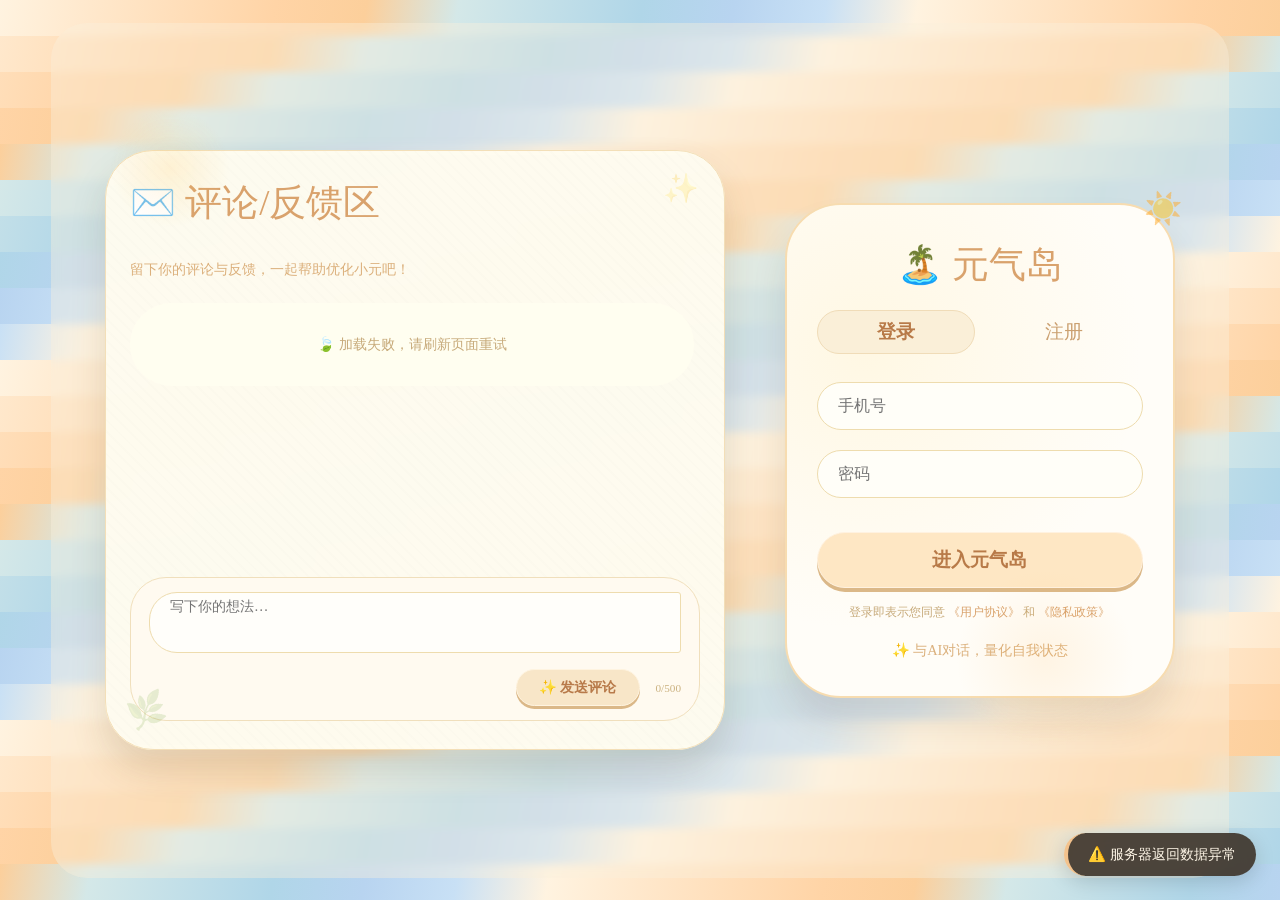
==== HTML/Index/index.html @ 64d7a7f6 "4.27-Vitalis初始项目备份" ====
<!-- HTML\Index\index.html -->
<!DOCTYPE html>
<html lang="en">
<head>
  <meta charset="UTF-8">
  <meta name="viewport" content="width=device-width, initial-scale=1.0">
  <meta name="description" content="元气岛 Vitalis —— 一款温暖的AI陪伴式状态管理工具。通过与共情AI对话，量化你的身心、情绪、关系等五维活力状态，让自我成长有迹可循。">
  <meta name="keywords" content="AI陪伴,状态管理,情绪追踪,自我量化,心理健康,元气岛,Vitalis,共情AI,成长日记">
  <title>元气岛 · Vitalis</title>
  <link rel="shortcut icon" href="/HTML/favicon_webtest.ico" type="image/x-icon">
  <link rel="stylesheet" href="/HTML/base.css">
  <link rel="stylesheet" href="/HTML/Index/index.css">
</head>
<body>
  <!-- 背景条纹（25个.bg）-->
  <div class="bg"></div><div class="bg"></div><div class="bg"></div><div class="bg"></div><div class="bg"></div>
  <div class="bg"></div><div class="bg"></div><div class="bg"></div><div class="bg"></div><div class="bg"></div>
  <div class="bg"></div><div class="bg"></div><div class="bg"></div><div class="bg"></div><div class="bg"></div>
  <div class="bg"></div><div class="bg"></div><div class="bg"></div><div class="bg"></div><div class="bg"></div>
  <div class="bg"></div><div class="bg"></div><div class="bg"></div><div class="bg"></div><div class="bg"></div>

  <!-- 悬浮提示容器 -->
  <div id="toastContainer" class="toast-container"></div>

  <div class="auth-overlay">
    <!-- 评论卡片 -->
    <div class="comment">
      <h2>✉️ 评论/反馈区</h2>
      <div class="note">留下你的评论与反馈，一起帮助优化小元吧！</div>
      <div class="comment-list-wrapper" id="commentListWrapper">
        <div class="comment-list" id="commentList"></div>
        <div class="comment-loading" id="commentLoading" style="display: none;">⏳ 加载中...</div>
        <div class="comment-nomore" id="commentNoMore" style="display: none;">✨ 已经到底啦 ✨</div>
      </div>
      <div class="comment-submit">
        <textarea id="commentContent" placeholder="写下你的想法…" rows="3" maxlength="500"></textarea>
        <div class="submit-actions">
          <button id="submitCommentBtn" class="submit-btn">✨ 发送评论</button>
          <span class="char-counter"><span id="charCount">0</span>/500</span>
        </div>
      </div>
    </div>

    <!-- 登录/注册卡片 -->
    <div class="auth-card">
      <h2>🏝️ 元气岛</h2>
      <div class="auth-tab">
        <button id="loginTab" class="active">登录</button>
        <button id="registerTab">注册</button>
      </div>
      <!-- 登录表单 -->
      <div id="loginForm">
        <input type="text" id="loginPhone" class="auth-input" placeholder="手机号">
        <input type="password" id="loginPassword" class="auth-input" placeholder="密码">
        <button class="auth-btn" id="loginBtn">进入元气岛</button>
        <p class="agree-terms">
          登录即表示您同意
          <a href="/HTML/user_agreement.html" target="_blank" class="terms-link">《用户协议》</a>
          和
          <a href="/HTML/privacy_policy.html" target="_blank" class="terms-link">《隐私政策》</a>
        </p>
      </div>
      <!-- 注册表单 -->
      <div id="registerForm" style="display:none;">
        <input type="text" id="registerPhone" class="auth-input" placeholder="手机号">
        <input type="password" id="registerPassword" class="auth-input" placeholder="密码">
        <input type="password" id="registerConfirmPassword" class="auth-input" placeholder="确认密码">
        <input type="text" id="registerInviteCode" class="auth-input" placeholder="邀请码">
        <button class="auth-btn" id="registerBtn">注册并进入元气岛</button>
        <p class="agree-terms">
          注册即表示您同意
          <a href="/HTML/user_agreement.html" target="_blank" class="terms-link">《用户协议》</a>
          和
          <a href="/HTML/privacy_policy.html" target="_blank" class="terms-link">《隐私政策》</a>
        </p>
      </div>
      <p class="auth-note">✨ 与AI对话，量化自我状态</p>
    </div>
  </div>
  <!-- 二级密码验证弹窗 -->
  <div id="secondFactorModal" class="modal-overlay" style="display: none;">
    <div class="modal-card second-factor-card">
      <h3>🔐 管理员二次验证</h3>
      <p class="modal-desc">请输入二级密码（30秒内有效）</p>
      <input type="password" id="secondPasswordInput" class="modal-input" placeholder="二级密码" autocomplete="off">
      <div class="modal-actions">
        <button id="secondFactorCancelBtn" class="modal-btn cancel-btn">取消</button>
        <button id="secondFactorSubmitBtn" class="modal-btn confirm-btn">验证</button>
      </div>
    </div>
  </div>

  <script src="/HTML/http.js"></script>
  <script src="/HTML/utils.js"></script>
  <script src="/HTML/Index/index.js"></script>
</body>
</html>
---- HTML/base.css ----
/* HTML\base.css */
/* 清除默认样式 */
* {
    margin: 0;
    padding: 0;
    box-sizing: border-box;
}

li {
    list-style: none;
}

body {
    font: 14px/1.5;
    color: #333;
    background-color: #f3f5f7;
}

a {
    color: #333;
    text-decoration: none;
}
---- HTML/Index/index.css ----
/* HTML\Index\index.css */
/* ============================================================
   1. 基础背景（固定条纹背景，由 25 个 .bg 元素构成）
   ============================================================ */
.bg {
  position: fixed;        /* 固定定位，相对于视口，不随滚动移动 */
  height: 30.75px;        /* 每个背景条的高度，精确匹配条纹间距 */
  width: 100%;            /* 宽度占满整个视口 */
  left: 0;                /* 紧贴左边缘 */
  z-index: -1;            /* 置于所有正常内容的下方 */
}

/* ============================================================
   2. 悬浮提示卡片（右下角 Toast 通知）
   ============================================================ */
.toast-container {
  position: fixed;        /* 相对于视口固定定位 */
  bottom: 24px;           /* 距离视口底部 24px */
  right: 24px;            /* 距离视口右侧 24px */
  z-index: 30000;         /* 很高的层级，确保位于最上层 */
  display: flex;          /* 使用 flex 布局排列多个 toast */
  flex-direction: column; /* 垂直方向排列 */
  gap: 12px;              /* 每个 toast 之间的间距 */
  pointer-events: none;   /* 让容器本身不捕获鼠标事件，但子元素可覆盖 */
}

.toast-card {
  background: rgba(60, 50, 40, 0.9); /* 深色半透明背景（米灰） */
  backdrop-filter: blur(8px);        /* 背景模糊 8px，增强毛玻璃效果 */
  color: #fff7e8;                    /* 文字为暖白色 */
  padding: 12px 20px;                /* 内边距：上下 12px，左右 20px */
  border-radius: 60px;               /* 大圆角，胶囊形状 */
  font-size: 0.9rem;                 /* 字体相对较小 */
  font-weight: 500;                  /* 中等字重 */
  box-shadow: 0 5px 20px rgba(0, 0, 0, 0.15); /* 柔和阴影，增加立体感 */
  border-left: 4px solid #f3c28c;    /* 左侧彩色强调条，暖橙色 */
  max-width: 280px;                  /* 最大宽度限制，避免过长 */
  word-break: break-word;            /* 长单词或URL自动换行 */
  pointer-events: auto;              /* 允许该卡片响应鼠标事件（如点击关闭） */
  animation: toastFadeIn 0.3s ease forwards; /* 入场动画：淡入+右移，结束后保持最终状态 */
}

@keyframes toastFadeIn {
  from {
    opacity: 0;                      /* 起始透明 */
    transform: translateX(30px);     /* 起始位置偏右 30px */
  }
  to {
    opacity: 1;                      /* 结束完全不透明 */
    transform: translateX(0);        /* 回到原位 */
  }
}

.toast-card.fade-out {
  animation: toastFadeOut 0.3s ease forwards; /* 出场动画：淡出+右移 */
}

@keyframes toastFadeOut {
  from {
    opacity: 1;                      /* 起始完全不透明 */
    transform: translateX(0);        /* 起始位置正常 */
  }
  to {
    opacity: 0;                      /* 结束透明 */
    transform: translateX(30px);     /* 结束位置偏右 30px */
  }
}

/* ============================================================
   3. 装饰元素：全局光点漂浮（暖色调）
   ============================================================ */
.auth-overlay::before {
  content: '';                       /* 必须声明，否则伪元素不显示 */
  position: absolute;                /* 绝对定位，相对于 .auth-overlay */
  top: 10%;                          /* 距离顶部 10% 处 */
  left: 5%;                          /* 距离左侧 5% 处 */
  width: 120px;                      /* 圆形光斑宽度 */
  height: 120px;                     /* 圆形光斑高度 */
  background: radial-gradient(circle, rgba(255,200,100,0.2) 0%, transparent 70%); /* 径向渐变，中心暖黄半透明，边缘透明 */
  border-radius: 50%;                /* 圆形 */
  pointer-events: none;              /* 不干扰点击 */
  z-index: 1;                        /* 位于背景之上，内容之下 */
}

.auth-overlay::after {
  content: '';                       /* 必须声明 */
  position: absolute;                /* 绝对定位 */
  bottom: 15%;                       /* 距离底部 15% 处 */
  right: 8%;                         /* 距离右侧 8% 处 */
  width: 180px;                      /* 光斑宽度较大 */
  height: 180px;                     /* 光斑高度较大 */
  background: radial-gradient(circle, rgba(255,180,80,0.12) 0%, transparent 70%); /* 更淡的暖色径向渐变 */
  border-radius: 50%;                /* 圆形 */
  pointer-events: none;              /* 不干扰点击 */
  z-index: 1;                        /* 层级同上 */
}

/* ============================================================
   4. 评论卡片（大而柔，暖白色调）
   ============================================================ */
.comment {
  background: rgba(255, 252, 240, 0.96); /* 暖白半透明背景，轻微透出底部条纹 */
  backdrop-filter: blur(2px);            /* 极轻微背景模糊，增强柔和感 */
  width: 620px;                          /* 固定宽度，适合桌面阅读 */
  height: 600px;                         /* 固定高度，容纳滚动区域 */
  max-width: 90%;                        /* 移动端限制最大宽度为视口 90% */
  padding: 28px 24px;                    /* 内边距：上下 28px，左右 24px */
  border-radius: 48px;                   /* 大圆角，现代卡片风格 */
  box-shadow: 0 20px 35px rgba(80, 60, 30, 0.15); /* 深褐色阴影，温暖厚重 */
  border: 1px solid #f3dfb8;             /* 浅米色边框 */
  display: flex;                         /* flex 布局便于内部内容排列 */
  flex-direction: column;                /* 垂直方向排列标题、列表、提交区 */
  transition: all 0.2s ease;             /* 所有属性变化时平滑过渡 */
  position: relative;                    /* 为内部绝对定位的伪元素提供参考 */
  background-image: repeating-linear-gradient(45deg, rgba(0,0,0,0.008) 0px, rgba(0,0,0,0.008) 2px, transparent 2px, transparent 8px); /* 极浅斜向网格纹理，增加质感 */
}

.comment::before {
  content: '🌿';                         /* 装饰图标：绿叶 */
  position: absolute;                    /* 绝对定位相对于 .comment */
  bottom: 20px;                          /* 距离底部 20px */
  left: 20px;                            /* 距离左侧 20px */
  font-size: 2rem;                       /* 图标大小 */
  opacity: 0.15;                         /* 极淡，不干扰文字阅读 */
  pointer-events: none;                  /* 不捕获鼠标事件 */
  transform: rotate(-15deg);             /* 轻微旋转，更自然 */
}

.comment::after {
  content: '✨';                         /* 装饰图标：闪光 */
  position: absolute;                    /* 绝对定位 */
  top: 20px;                             /* 距离顶部 20px */
  right: 25px;                           /* 距离右侧 25px */
  font-size: 1.8rem;                     /* 图标大小略小 */
  opacity: 0.2;                          /* 半透明 */
  pointer-events: none;                  /* 不干扰点击 */
}

.comment h2 {
  font-size: 1.9rem;                     /* 标题字号较大，醒目 */
  margin-bottom: 8px;                    /* 下方间距 8px */
  color: #c9905c;                        /* 暖橙色，与卡片主题一致 */
  font-weight: 550;                      /* 半粗体 */
}

.comment .note {
  margin-top: 0;                         /* 取消默认上边距 */
  margin-bottom: 16px;                   /* 下边距 16px，与后续元素分隔 */
  font-size: 0.9rem;                     /* 较小字号，说明性文字 */
  color: #dbb07c;                        /* 浅橙色 */
}

.comment-list-wrapper {
  flex: 1;                               /* 占据剩余所有可用空间，撑开高度 */
  overflow-y: auto;                      /* 内容过多时垂直滚动 */
  margin: 8px 0 12px;                    /* 上 8px，左右 0，下 12px 外边距 */
  padding-right: 6px;                    /* 右侧内边距，为滚动条留出空间 */
  scroll-behavior: smooth;               /* 滚动行为平滑（支持现代浏览器） */
}

.comment-list-wrapper::-webkit-scrollbar {
  width: 5px;                            /* 滚动条宽度（WebKit内核） */
}
.comment-list-wrapper::-webkit-scrollbar-track {
  background: #f5ecd8;                   /* 滚动条轨道背景色 */
  border-radius: 10px;                   /* 轨道圆角 */
}
.comment-list-wrapper::-webkit-scrollbar-thumb {
  background: #ddc8a4;                   /* 滚动条滑块颜色 */
  border-radius: 10px;                   /* 滑块圆角 */
}

.comment-list {
  display: flex;                         /* flex 布局排列评论项 */
  flex-direction: column;                /* 垂直方向排列 */
  gap: 18px;                             /* 评论项之间的间距 */
}

.comment-item {
  background: rgba(255, 253, 245, 0.95); /* 近乎白色的半透明背景 */
  border-radius: 32px;                   /* 大圆角，柔和 */
  padding: 14px 18px;                    /* 内边距：上下 14px，左右 18px */
  border: 1px solid #f2e2c0;             /* 浅米色边框 */
  text-indent: 1em;                      /* 首行缩进 1 个字符宽度，突出段落感 */
  box-shadow: 0 4px 10px rgba(0, 0, 0, 0.03); /* 极浅阴影，增加层次 */
  transition: 0.2s;                      /* 过渡效果（hover 时平滑） */
}

.comment-item:hover {
  background: #fffff5;                   /* hover 时变为纯亮白 */
  border-color: #ecd6aa;                 /* 边框颜色加深为浅黄褐色 */
}

.comment-content {
  font-size: 1rem;                       /* 正文标准字号 */
  line-height: 1.45;                     /* 行高适中，便于阅读 */
  color: #7a5a3a;                        /* 深米色文字，温暖不刺眼 */
  word-break: break-word;                /* 长单词换行 */
  margin-bottom: 10px;                   /* 下边距与元信息分隔 */
  white-space: pre-wrap;                /* 保留换行和空格，自动换行 */
}

.comment-meta {
  display: flex;                         /* flex 布局 */
  justify-content: flex-end;             /* 内容右对齐 */
  font-size: 0.7rem;                     /* 很小的字号，表示次要信息 */
  color: #c7ae84;                        /* 浅褐色 */
  border-top: 1px dashed #f0e0c0;        /* 上边框虚线，视觉分隔 */
  padding-top: 8px;                      /* 上内边距，与内容拉开距离 */
  gap: 12px;                             /* 子元素（如时间、操作）间距 */
}

.comment-time {
  letter-spacing: 0.3px;                 /* 微小字间距，提升可读性 */
}

/* 管理员回复区域 */
.admin-reply-section {
    margin-top: 10px;
    padding: 10px 12px;
    background: rgba(255, 248, 235, 0.85);  /* 暖米白背景 */
    border-radius: 18px;
    border-left: 3px solid #d9a26c;        /* 暖橙色强调条，和标题、链接同色系 */
}
.admin-reply-label {
    font-size: 0.8rem;
    color: #b87a48;                         /* 深暖橙文字，和按钮主色一致 */
    margin-bottom: 4px;
    font-weight: 500;
}
.admin-reply-content {
    font-size: 0.9rem;
    color: #5e4a32;                         /* 保持深米色文字，柔和可读 */
    text-indent: 1em;
    word-break: break-word;
}

/* 评论已回复标识 */
.comment-replied {
    text-align: right;
    font-size: 0.75rem;
    color: #7a9e5a;
    margin-top: 6px;
    display: flex;
    align-items: center;
    justify-content: flex-end;
    gap: 4px;
    padding-right: 4px;
}

.comment-loading,
.comment-nomore {
  text-align: center;                    /* 文字居中 */
  font-size: 0.75rem;                    /* 小字号 */
  color: #cbb280;                        /* 浅棕色 */
  padding: 12px 0 8px;                   /* 上下内边距，左右为 0 */
}

.comment-submit {
  margin-top: 8px;                       /* 与上方评论列表间距 8px */
  background: #fffaf0;                   /* 极浅米白背景 */
  border-radius: 36px;                   /* 大圆角，圆润 */
  padding: 14px 18px;                    /* 内边距 */
  border: 1px solid #f0dfbc;             /* 浅色边框 */
}

.comment-submit textarea {
  width: 100%;                           /* 宽度填满父容器 */
  border: 1px solid #eedcae;             /* 边框颜色匹配主题 */
  border-radius: 28px 3px 3px 28px;            /* 圆角较大，柔和 */
  padding: 4px 4px 4px 20px;                    /* 内边距，便于输入 */
  font-family: inherit;                  /* 继承父级字体 */
  font-size: 0.9rem;                     /* 较小字号，与界面协调 */
  background: #fffefa;                   /* 接近白色背景 */
  outline: none;                         /* 移除默认聚焦轮廓 */
  transition: 0.2s;                      /* 过渡效果 */
  resize: none;                          /* 禁止用户调整大小，保持布局稳定 */
  overflow-y: auto;                      /* 确保 textarea 内容超出时出现滚动条 */
}

.comment-submit textarea:focus {
  border-color: #e0c48a;                 /* 聚焦时边框变为深金色 */
  box-shadow: 0 0 30px 4px #eedcae40 inset,
              0 0 0 3px #fdf3e0;         /* 外发光，暖色柔和 */
}

/* 为评论区输入框定制滚动条（与评论列表统一） */
.comment-submit textarea::-webkit-scrollbar {
  width: 5px;
}

.comment-submit textarea::-webkit-scrollbar-track {
  background: #f5ecd8;
  border-radius: 10px;
}

.comment-submit textarea::-webkit-scrollbar-thumb {
  background: #ddc8a4;
  border-radius: 10px;
}

.submit-actions {
  display: flex;                         /* flex 布局 */
  justify-content: flex-end;             /* 内容右对齐 */
  align-items: center;                   /* 垂直居中 */
  gap: 16px;                             /* 按钮与字数统计间距 */
  margin-top: 12px;                      /* 与文本框上间距 */
}

.submit-btn {
  background: #f8e6c8;                   /* 浅米色背景 */
  border: none;                          /* 无边框 */
  border-radius: 60px;                   /* 胶囊形状 */
  padding: 8px 22px;                     /* 内边距左右较大，上下较小 */
  font-weight: 600;                      /* 加粗 */
  font-size: 0.9rem;                     /* 适中字号 */
  color: #b87a4a;                        /* 深橙色文字 */
  cursor: pointer;                       /* 鼠标变成手型，表示可点击 */
  transition: 0.1s linear;               /* 快速过渡，模拟按下效果 */
  box-shadow: 0 3px 0 #dbb888;           /* 下阴影模拟立体按钮 */
  border: 1px solid #fff4e0;             /* 极浅边框，增加细节 */
}

.submit-btn:active {
  transform: translateY(2px);            /* 按下时轻微下移 */
  box-shadow: 0 1px 0 #dbb888;           /* 阴影缩小，模拟按压 */
}

.char-counter {
  font-size: 0.7rem;                     /* 小字号，表示字数统计 */
  color: #cbb280;                        /* 浅棕色，低调 */
}

.comment-empty {
  text-align: center;                    /* 文字居中 */
  padding: 32px 16px;                    /* 上下 32px，左右 16px */
  color: #c7aa7a;                        /* 浅米色文字 */
  font-size: 0.9rem;                     /* 适中字号 */
  background: #fffef0;                   /* 暖白背景 */
  border-radius: 44px;                   /* 大圆角 */
  cursor: pointer;
}

/* ============================================================
   5. 登录/注册卡片（小而亮，暖色焦点）
   ============================================================ */
.auth-overlay {
  position: absolute;                    /* 绝对定位，相对于最近的已定位祖先（通常为 body 或包裹容器） */
  top: 2.5%;                             /* 距离顶部 2.5% */
  left: 4%;                              /* 距离左侧 4% */
  width: 92%;                            /* 宽度为父容器的 92% */
  height: 95%;                           /* 高度为父容器的 95% */
  background-color: rgba(250, 240, 220, 0.4); /* 半透暖黄背景 */
  backdrop-filter: blur(4px);            /* 背景模糊 4px，突出前景卡片 */
  display: flex;                         /* flex 布局使两个卡片居中 */
  align-items: center;                   /* 垂直居中对齐 */
  justify-content: center;               /* 水平居中对齐 */
  gap: 60px;                             /* 两个卡片之间的间距（如果同时显示） */
  z-index: 20;                           /* 较高层级，位于评论卡片之上 */
  transition: opacity 0.3s ease;         /* 透明度变化平滑过渡（用于隐藏/显示） */
  border-radius: 36px;                   /* 圆角，与内部卡片风格一致 */
}

.auth-card {
  background: #fffdf8;                   /* 纯白偏暖背景 */
  width: 390px;                          /* 固定宽度，适合表单内容 */
  max-width: 90%;                        /* 移动端限制最大宽度为视口 90% */
  padding: 36px 30px;                    /* 内边距：上下 36px，左右 30px */
  border-radius: 56px;                   /* 大圆角，圆润卡片 */
  border: 2px solid #f7dcb0;             /* 稍粗的浅米色边框 */
  text-align: center;                    /* 内部文字居中（除特殊元素） */
  position: relative;                    /* 为伪元素提供定位参考 */
  box-shadow: 0 25px 35px rgba(80, 60, 30, 0.12); /* 深褐色阴影，增加立体感 */
  transition: transform 0.2s ease, box-shadow 0.2s ease; /* hover 时平滑过渡 */
  background-image: radial-gradient(circle at 20% 30%, rgba(255,235,180,0.3) 0%, transparent 60%); /* 径向渐变高光，模拟光照 */
}

.auth-card:hover {
  transform: translateY(-5px);           /* hover 时轻微上浮 */
  box-shadow: 0 30px 40px rgba(80, 60, 30, 0.18); /* 阴影更大更深，强调浮起效果 */
}

.auth-card::after {
  content: '☀️';                         /* 装饰图标：太阳 */
  position: absolute;                    /* 绝对定位 */
  top: -15px;                            /* 超出卡片顶部边缘 */
  right: -10px;                          /* 超出右侧边缘 */
  font-size: 2rem;                       /* 图标大小 */
  opacity: 0.5;                          /* 半透明，不喧宾夺主 */
  transform: rotate(15deg);              /* 轻微旋转，活泼 */
}

.auth-card h2,
.comment h2 {
  font-size: 2.3rem;                     /* 共同标题字号较大 */
  font-weight: 500;                      /* 中等字重 */
  color: #d9a26c;                        /* 暖橙色 */
  margin-bottom: 12px;                   /* 下边距 12px */
}

.auth-tab {
  display: flex;                         /* flex 布局排列登录/注册切换按钮 */
  gap: 10px;                             /* 按钮间距 10px */
  margin: 20px 0 18px;                   /* 上 20px，左右 0，下 18px */
}

.auth-tab button {
  flex: 1;                               /* 均分剩余宽度 */
  background: transparent;               /* 透明背景 */
  border: none;                          /* 无边框 */
  font-size: 1.2rem;                     /* 稍大字号 */
  padding: 8px;                          /* 内边距 8px 上下左右 */
  border-radius: 40px;                   /* 大圆角，胶囊形 */
  cursor: pointer;                       /* 手型光标 */
  color: #cba070;                        /* 浅橙色文字 */
  border: 1px solid transparent;         /* 透明边框，占位避免布局抖动 */
}

.auth-tab button.active {
  background: #faefd8;                   /* 激活状态背景色为浅米色 */
  color: #b87a48;                        /* 深橙色文字 */
  border-color: #f0dcb8;                 /* 显示边框，与背景融合 */
  font-weight: 600;                      /* 加粗突出 */
}

.auth-input {
  width: 100%;                           /* 宽度填满父容器 */
  padding: 14px 20px;                    /* 内边距上下 14px，左右 20px */
  margin: 10px 0;                        /* 上下 10px 外边距，左右 0 */
  border: 1px solid #eedcae;             /* 浅米色边框 */
  border-radius: 60px;                   /* 大圆角，胶囊形 */
  font-size: 1rem;                       /* 标准字号 */
  outline: none;                         /* 移除默认聚焦轮廓 */
  background: #fffef8;                   /* 接近白色的背景 */
  transition: 0.2s;                      /* 过渡效果 */
}

.auth-input:focus {
  border-color: #e0c48a;                 /* 聚焦时边框变为深金色 */
  box-shadow: 0 0 0 4px #fcf3e2;         /* 外发光，暖色柔和 */
}

.auth-btn {
  background: #fee7c4;                   /* 暖米色背景 */
  border: none;                          /* 无边框 */
  border-radius: 60px;                   /* 大圆角 */
  padding: 14px 0;                       /* 上下 14px，左右 0（撑满宽度） */
  width: 100%;                           /* 宽度填满父容器 */
  font-weight: 700;                      /* 粗体 */
  font-size: 1.2rem;                     /* 稍大字号 */
  color: #b87a48;                        /* 深橙色文字 */
  margin-top: 24px;                      /* 上边距 24px，与表单项分隔 */
  box-shadow: 0 4px 0 #dbb888;           /* 下阴影，立体按钮效果 */
  cursor: pointer;                       /* 手型光标 */
  transition: 0.06s linear;              /* 极快过渡，模拟按下效果 */
  border: 1px solid #fff2e0;             /* 极浅边框，增加细节 */
}

.auth-btn:active {
  transform: translateY(4px);            /* 按下时下移 4px */
  box-shadow: none;                      /* 阴影消失，模拟按压到底 */
}

.auth-note,
.comment .note {
  margin-top: 20px;                      /* 上边距 20px，与主要元素分隔 */
  color: #dbb07c;                        /* 浅橙色文字 */
  font-size: 0.9rem;                     /* 小字号，说明性文字 */
}

/* 二级验证弹窗样式 */
.modal-overlay {
  position: fixed;
  top: 0;
  left: 0;
  width: 100%;
  height: 100%;
  background: rgba(0,0,0,0.2);
  backdrop-filter: blur(3px);
  display: flex;
  align-items: center;
  justify-content: center;
  z-index: 10000;
}

.second-factor-card {
  background: #fffdf8;
  padding: 28px 30px;
  border-radius: 48px;
  border: 2px solid #f7dcb0;
  box-shadow: 0 20px 35px rgba(80,60,30,0.15);
  width: 360px;
  max-width: 90%;
  text-align: center;
}

.second-factor-card h3 {
  color: #d9a26c;
  margin-bottom: 12px;
  font-size: 1.6rem;
}

.modal-desc {
  color: #b89a6a;
  margin-bottom: 20px;
  font-size: 0.9rem;
}

.modal-input {
  width: 100%;
  padding: 12px 18px;
  border: 1px solid #eedcae;
  border-radius: 60px;
  font-size: 1rem;
  outline: none;
  background: #fffef8;
  margin-bottom: 24px;
}

.modal-input:focus {
  border-color: #e0c48a;
  box-shadow: 0 0 0 3px #fcf3e2;
}

.modal-actions {
  display: flex;
  gap: 12px;
  justify-content: center;
}

.modal-btn {
  flex: 1;
  padding: 10px 0;
  border-radius: 60px;
  border: none;
  font-weight: 600;
  cursor: pointer;
  transition: 0.1s;
}

.cancel-btn {
  background: #f0e0c8;
  color: #8b6f50;
  box-shadow: 0 3px 0 #d4b898;
}

.confirm-btn {
  background: #fee7c4;
  color: #b87a48;
  box-shadow: 0 3px 0 #dbb888;
}

.modal-btn:active {
  transform: translateY(2px);
  box-shadow: 0 1px 0 #dbb888;
}

/* ============================================================
   6. 连接装饰
   ============================================================ */
/* .auth-overlay .auth-card + .comment::before {
  content: '';
  position: absolute;
  left: -40px;
  top: 50%;
  width: 40px;
  height: 2px;
  background: repeating-linear-gradient(90deg, #f0d8b0, #f0d8b0 8px, transparent 8px, transparent 16px);
} */

/* ============================================================
   7. 协议链接样式
   ============================================================ */
.agree-terms {
  font-size: 0.75rem;                    /* 很小的字号，表示次要法律文本 */
  color: #c7aa7a;                        /* 浅米色文字，不抢眼 */
  margin-top: 16px;                      /* 上边距 16px，与按钮分隔 */
  margin-bottom: 0;                      /* 下边距为 0，紧凑排列 */
}

.terms-link {
  color: #d9a26c;                        /* 暖橙色，可链接颜色 */
  text-decoration: none;                 /* 默认无下划线 */
  transition: color 0.2s ease;           /* 颜色变化平滑过渡 */
}

.terms-link:hover {
  color: #b87a48;                        /* hover 时变为深橙色 */
  text-decoration: underline;            /* 显示下划线，提示可点击 */
}
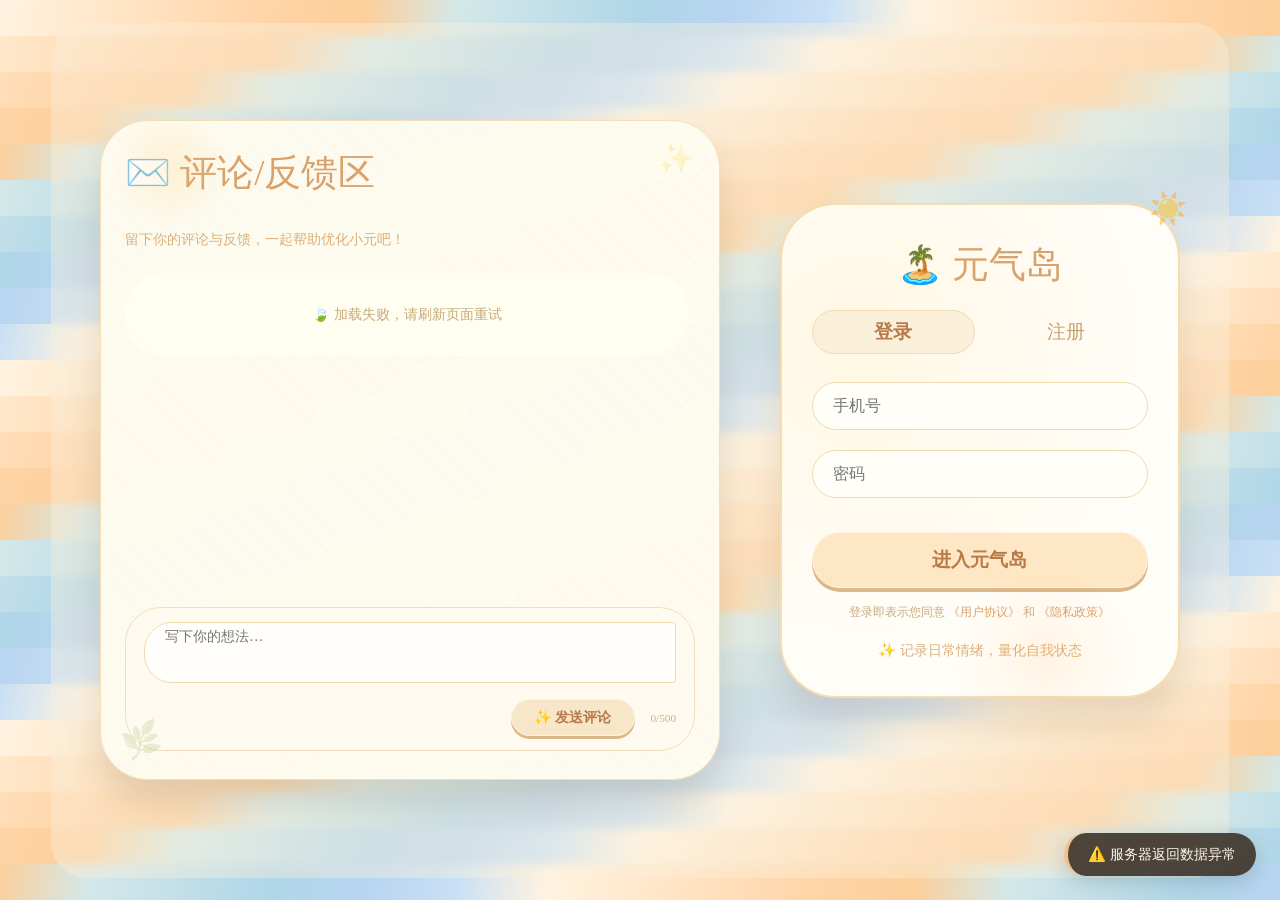
==== commit dc9db054: "5.18 v1.0.3" ====
--- a/HTML/Index/index.html
+++ b/HTML/Index/index.html
@@ -74,7 +74,7 @@
           <a href="/HTML/privacy_policy.html" target="_blank" class="terms-link">《隐私政策》</a>
         </p>
       </div>
-      <p class="auth-note">✨ 与AI对话，量化自我状态</p>
+      <p class="auth-note">✨ 记录日常情绪，量化自我状态</p>
     </div>
   </div>
   <!-- 二级密码验证弹窗 -->
--- a/HTML/base.css
+++ b/HTML/base.css
@@ -19,4 +19,708 @@
 a {
     color: #333;
     text-decoration: none;
+}
+
+
+/* ================================================================
+   深色模式外观补丁（追加在 base.css 末尾，无需修改其他 CSS 文件）
+   使用 body[data-theme="dark"] 直接覆盖硬编码颜色
+   ================================================================ */
+body[data-theme="dark"] {
+  background-color: #1a1a1a;
+}
+
+/* 背景条纹改为暗色调 */
+body[data-theme="dark"] .bg {
+  background: #2c2a25 !important;
+}
+
+/* ===== 首页 ===== */
+/* 评论卡片 */
+body[data-theme="dark"] .comment {
+  background: #252220 !important;
+  border-color: #4a4132 !important;
+  box-shadow: 0 20px 35px rgba(0,0,0,0.4) !important;
+}
+body[data-theme="dark"] .comment h2 {
+  color: #d9b382 !important;
+}
+body[data-theme="dark"] .comment-item {
+  background: rgba(40,36,30,0.95) !important;
+  border-color: #4a4132 !important;
+}
+body[data-theme="dark"] .comment-item:hover {
+  background: #3a342e !important;
+}
+body[data-theme="dark"] .comment-content {
+  color: #d4c1a5 !important;
+}
+body[data-theme="dark"] .comment-meta {
+  color: #8a7a60 !important;
+  border-top-color: #5a4e3a !important;
+}
+body[data-theme="dark"] .comment-submit {
+  background: #2b2720 !important;
+  border-color: #4a4132 !important;
+}
+body[data-theme="dark"] .comment-submit textarea {
+  background: #2b2720 !important;
+  border-color: #5a4e3a !important;
+  color: #d4c1a5 !important;
+}
+body[data-theme="dark"] .comment-submit textarea:focus {
+  border-color: #a6855a !important;
+  box-shadow: 0 0 30px 4px rgba(166,133,90,0.15) inset, 0 0 0 3px rgba(166,133,90,0.2) !important;
+}
+body[data-theme="dark"] .submit-btn {
+  background: #4a3f2e !important;
+  color: #d9b382 !important;
+  box-shadow: 0 3px 0 #2e261b !important;
+  border-color: #5a4e3a !important;
+}
+body[data-theme="dark"] .submit-btn:active {
+  box-shadow: 0 1px 0 #2e261b !important;
+}
+body[data-theme="dark"] .char-counter {
+  color: #8a7a60 !important;
+}
+
+/* 登录/注册卡片 */
+body[data-theme="dark"] .auth-overlay {
+  background-color: rgba(30,27,22,0.4) !important;
+}
+body[data-theme="dark"] .auth-card {
+  background: #2b2720 !important;
+  border-color: #4a4132 !important;
+  box-shadow: 0 25px 35px rgba(0,0,0,0.3) !important;
+}
+body[data-theme="dark"] .auth-card h2 {
+  color: #d9b382 !important;
+}
+body[data-theme="dark"] .auth-tab button {
+  color: #a5987a !important;
+}
+body[data-theme="dark"] .auth-tab button.active {
+  background: #4a3f2e !important;
+  color: #d9b382 !important;
+  border-color: #5a4e3a !important;
+}
+body[data-theme="dark"] .auth-input {
+  background: #2b2720 !important;
+  border-color: #5a4e3a !important;
+  color: #d4c1a5 !important;
+}
+body[data-theme="dark"] .auth-input:focus {
+  border-color: #a6855a !important;
+  box-shadow: 0 0 0 4px rgba(166,133,90,0.2) !important;
+}
+body[data-theme="dark"] .auth-btn {
+  background: #4a3f2e !important;
+  color: #d9b382 !important;
+  box-shadow: 0 4px 0 #2e261b !important;
+  border-color: #5a4e3a !important;
+}
+body[data-theme="dark"] .auth-btn:active {
+  transform: translateY(4px);
+  box-shadow: none !important;
+}
+body[data-theme="dark"] .auth-note,
+body[data-theme="dark"] .comment .note {
+  color: #a5957a !important;
+}
+body[data-theme="dark"] .agree-terms {
+  color: #8a7a60 !important;
+}
+body[data-theme="dark"] .terms-link {
+  color: #d9b382 !important;
+}
+body[data-theme="dark"] .terms-link:hover {
+  color: #e8956a !important;
+}
+
+/* 二级验证弹窗 */
+body[data-theme="dark"] .second-factor-card {
+  background: #2b2720 !important;
+  border-color: #4a4132 !important;
+  box-shadow: 0 20px 35px rgba(0,0,0,0.4) !important;
+}
+body[data-theme="dark"] .second-factor-card h3 {
+  color: #d9b382 !important;
+}
+body[data-theme="dark"] .modal-desc {
+  color: #a5957a !important;
+}
+body[data-theme="dark"] .modal-input {
+  background: #2b2720 !important;
+  border-color: #5a4e3a !important;
+  color: #d4c1a5 !important;
+}
+body[data-theme="dark"] .modal-input:focus {
+  border-color: #a6855a !important;
+  box-shadow: 0 0 0 3px rgba(166,133,90,0.2) !important;
+}
+body[data-theme="dark"] .cancel-btn {
+  background: #3a2e22 !important;
+  color: #a5957a !important;
+  box-shadow: 0 3px 0 #2e261b !important;
+}
+body[data-theme="dark"] .confirm-btn {
+  background: #4a3f2e !important;
+  color: #d9b382 !important;
+  box-shadow: 0 3px 0 #2e261b !important;
+}
+
+/* ===== 仪表盘 ===== */
+/* 主界面 */
+body[data-theme="dark"] .main-interface {
+  background: #252220 !important;
+  border-color: #4a4132 !important;
+  box-shadow: 0 10px 20px -10px rgba(0,0,0,0.4), inset 0 0 0 1px rgba(100,85,60,0.5) !important;
+}
+/* 头部 */
+body[data-theme="dark"] .header {
+  background: #2b2620 !important;
+  border-bottom-color: #5a4e30 !important;
+}
+body[data-theme="dark"] .logo {
+  background: #2b2720 !important;
+  color: #d9b382 !important;
+  box-shadow: 0 2px 6px #5a4e30 !important;
+}
+body[data-theme="dark"] .logo i {
+  color: #d9b382 !important;
+}
+body[data-theme="dark"] .logout-icon {
+  color: #d9b382 !important;
+}
+
+/* 日期跳转组件 */
+body[data-theme="dark"] .date-jump-inline {
+  background: rgba(35,30,22,0.7) !important;
+  border-color: #5a4e3a !important;
+}
+body[data-theme="dark"] .date-jump-inline-input {
+  color: #d4c1a5 !important;
+}
+body[data-theme="dark"] .date-jump-inline-input:focus {
+  background: #2b2720 !important;
+  box-shadow: 0 0 0 2px rgba(166,133,90,0.2) !important;
+}
+body[data-theme="dark"] .date-jump-inline-btn {
+  background: #4a3f2e !important;
+  color: #d9b382 !important;
+  box-shadow: 0 2px 0 #2e261b !important;
+  border-color: #5a4e3a !important;
+}
+
+/* 聊天区 */
+body[data-theme="dark"] .chat-area {
+  background: #242018 !important;
+  background-image: repeating-linear-gradient(transparent, transparent 27px, #3a3028 28px) !important;
+  border-right-color: #5a4e3a !important;
+}
+body[data-theme="dark"] .hole {
+  background: #332e24 !important;
+  border-color: #5a4e3a !important;
+}
+
+/* 消息气泡 */
+body[data-theme="dark"] .message.left {
+  background: #2e2922 !important;
+  border-color: #4a4130 !important;
+  color: #d4c1a5 !important;
+}
+body[data-theme="dark"] .message.left::after {
+  background: #2e2922 !important;
+  border-left-color: #4a4130 !important;
+  border-bottom-color: #4a4130 !important;
+}
+body[data-theme="dark"] .message.right {
+  background: #383225 !important;
+  border-color: #5a4e38 !important;
+  color: #d4c1a5 !important;
+}
+body[data-theme="dark"] .message.right::after {
+  background: #383225 !important;
+  border-right-color: #5a4e38 !important;
+  border-bottom-color: #5a4e38 !important;
+}
+
+/* 输入区 */
+body[data-theme="dark"] .input-area {
+  background: #2b2620 !important;
+  border-top-color: #5a4e30 !important;
+}
+body[data-theme="dark"] .input-area textarea {
+  background: #2b2720 !important;
+  border-color: #5a4e3a !important;
+  color: #d4c1a5 !important;
+}
+body[data-theme="dark"] .input-area textarea:focus {
+  border-color: #a6855a !important;
+  box-shadow: 0 0 0 3px rgba(166,133,90,0.2) !important;
+}
+body[data-theme="dark"] .input-area button {
+  background: #4a3f2e !important;
+  color: #d9b382 !important;
+  box-shadow: 0 3px 0 #2e261b !important;
+  border-color: #5a4e3a !important;
+}
+
+/* 右侧状态区 */
+body[data-theme="dark"] .status-board {
+  background: rgba(30,27,22,0.9) !important;
+  border-left-color: #5a4e3a !important;
+}
+body[data-theme="dark"] .stat-item {
+  background: linear-gradient(135deg, rgba(45,40,35,0.9), rgba(35,30,25,0.7)) !important;
+}
+body[data-theme="dark"] .stat-icon {
+  color: #d9b382 !important;
+}
+body[data-theme="dark"] .stat-label {
+  color: #d9b382 !important;
+}
+body[data-theme="dark"] .progress-wrap {
+  background: #3a3226 !important;
+}
+/* 进度条渐变保持原有类，颜色不变亦可，不需改动 */
+
+body[data-theme="dark"] .stat-number {
+  background: #3a3226 !important;
+  color: #d9b382 !important;
+  box-shadow: 0 2px 0 #4a3f2e !important;
+}
+body[data-theme="dark"] .schedule-recent-card {
+  background: rgba(40,36,30,0.8) !important;
+}
+body[data-theme="dark"] .schedule-recent-title {
+  color: #d9b382 !important;
+}
+body[data-theme="dark"] .schedule-recent-all {
+  color: #d9b382 !important;
+}
+body[data-theme="dark"] .recent-schedule-item {
+  color: #d4c1a5 !important;
+}
+
+/* 日程全览区（已有部分变量，这里进一步强制） */
+body[data-theme="dark"] .schedule-full-view {
+  background: rgba(35,30,22,0.8) !important;
+  border-color: #5a4e3a !important;
+}
+body[data-theme="dark"] .schedule-half-title {
+  color: #d4c1a5 !important;
+}
+/* 单条日程卡片 - 不覆盖 border-left-color，保留各类型的颜色 */
+body[data-theme="dark"] .schedule-item {
+  background: rgba(30,28,24,0.85) !important;
+}
+body[data-theme="dark"] .schedule-item-title {
+  color: #d4c1a5 !important;
+}
+body[data-theme="dark"] .schedule-item-time,
+body[data-theme="dark"] .schedule-item-desc {
+  color: #8a7a60 !important;
+}
+
+/* 未完成侧背景：暗蓝灰渐变 */
+body[data-theme="dark"] .schedule-uncompleted {
+  background: linear-gradient(180deg, #1e272e 0%, #1a2327 100%) !important;
+  border-right-color: #3a4a4e !important;
+}
+
+/* 已完成侧背景：暗黄灰渐变 */
+body[data-theme="dark"] .schedule-completed {
+  background: linear-gradient(180deg, #2b2a1a 0%, #222015 100%) !important;
+}
+
+/* 已完成日程透明度微调 */
+body[data-theme="dark"] .schedule-completed .schedule-item {
+  opacity: 0.65;
+}
+
+/* 分割线 */
+body[data-theme="dark"] .divider-long {
+  background: rgba(60,50,35,0.8) !important;
+  color: #cbb295 !important;
+}
+body[data-theme="dark"] .divider-short {
+  background: rgba(50,45,35,0.6) !important;
+  color: #a5957a !important;
+}
+
+/* 弹窗通用 */
+body[data-theme="dark"] .story-card,
+body[data-theme="dark"] .profile-card,
+body[data-theme="dark"] .custom-confirm-box,
+body[data-theme="dark"] .date-history-card {
+  background: #2b2720 !important;
+  border-color: #5a4e3a !important;
+}
+body[data-theme="dark"] .story-modal,
+body[data-theme="dark"] .profile-modal,
+body[data-theme="dark"] .custom-confirm-overlay {
+  background: rgba(0,0,0,0.7) !important;
+}
+body[data-theme="dark"] .story-text {
+  color: #d4c1a5 !important;
+}
+body[data-theme="dark"] .story-text strong {
+  color: #e0c090 !important;
+}
+body[data-theme="dark"] .story-footer input {
+  background: #2b2720 !important;
+  border-color: #5a4e3a !important;
+  color: #d4c1a5 !important;
+}
+body[data-theme="dark"] .story-footer input:focus {
+  border-color: #a6855a !important;
+  box-shadow: 0 0 0 4px rgba(166,133,90,0.2) !important;
+}
+body[data-theme="dark"] .story-footer button {
+  background: #4a3f2e !important;
+  box-shadow: 0 4px 0 #2e261b !important;
+  border-color: #5a4e3a !important;
+  color: #d9b382 !important;
+}
+
+body[data-theme="dark"] .profile-field {
+  background: #2b2720 !important;
+  border-color: #5a4e3a !important;
+  color: #d4c1a5 !important;
+}
+body[data-theme="dark"] .profile-field i {
+  color: #d9b382 !important;
+}
+body[data-theme="dark"] .profile-export-btn {
+  background: #2e3a28 !important;
+  color: #a5c090 !important;
+}
+body[data-theme="dark"] .profile-logout-btn {
+  background: #4a2e22 !important;
+  color: #e8956a !important;
+}
+body[data-theme="dark"] .confirm-yes {
+  background: #4a3f2e !important;
+  color: #d9b382 !important;
+}
+body[data-theme="dark"] .confirm-no {
+  background: #3a2e22 !important;
+  color: #a5957a !important;
+  border-color: #5a4e3a !important;
+}
+body[data-theme="dark"] .change-pwd-input {
+  background: #2b2720 !important;
+  border-color: #5a4e3a !important;
+  color: #d4c1a5 !important;
+}
+body[data-theme="dark"] .chart-modal-box {
+  background: #2b2720 !important;
+}
+
+/* 头像悬停等 */
+body[data-theme="dark"] .avatar-link {
+  background: #3a3022 !important;
+  border-color: #5a4e3a !important;
+}
+body[data-theme="dark"] .avatar-link:hover {
+  background: #4a3f2e !important;
+}
+
+/* 回到顶部按钮 */
+body[data-theme="dark"] .back-to-top-btn {
+  background: rgba(80,70,50,0.85) !important;
+  border-color: #5a4e3a !important;
+  color: #d4c1a5 !important;
+}
+
+/* ===== 管理后台 ===== */
+body[data-theme="dark"] .admin-badge {
+  background: #5a4e30 !important;
+  color: #2b261c !important;
+}
+body[data-theme="dark"] .data-area {
+  background: #242018 !important;
+  background-image: repeating-linear-gradient(transparent, transparent 27px, #3a3028 28px) !important;
+  border-right-color: #5a4e3a !important;
+}
+body[data-theme="dark"] .tab-btn {
+  color: #a5987a !important;
+}
+body[data-theme="dark"] .tab-btn i {
+  color: #d9b382 !important;
+}
+body[data-theme="dark"] .tab-btn:hover {
+  background: #3a3226 !important;
+}
+body[data-theme="dark"] .tab-btn.active {
+  background: #4a3f2e !important;
+  box-shadow: 0 2px 0 #2e261b !important;
+  color: #d9b382 !important;
+}
+body[data-theme="dark"] .table-wrapper {
+  background: rgba(30,27,22,0.5) !important;
+}
+body[data-theme="dark"] .admin-table th {
+  background: #3a3226 !important;
+  color: #d9b382 !important;
+  border-bottom-color: #5a4e3a !important;
+}
+body[data-theme="dark"] .admin-table td {
+  border-bottom-color: #4a4132 !important;
+  color: #d4c1a5 !important;
+}
+body[data-theme="dark"] .admin-table tbody tr:hover {
+  background: #2e2820 !important;
+}
+body[data-theme="dark"] .page-btn {
+  background: #4a3f2e !important;
+  color: #d9b382 !important;
+  box-shadow: 0 2px 0 #2e261b !important;
+}
+body[data-theme="dark"] .action-area {
+  background: rgba(30,27,22,0.95) !important;
+  border-left-color: #5a4e3a !important;
+}
+body[data-theme="dark"] .stat-card,
+body[data-theme="dark"] .action-card {
+  background: #2b2720 !important;
+  border-color: #4a4132 !important;
+}
+body[data-theme="dark"] .stat-card i {
+  color: #d9b382 !important;
+}
+body[data-theme="dark"] .stat-label {
+  color: #8a7a60 !important;
+}
+body[data-theme="dark"] .stat-value {
+  color: #d9b382 !important;
+}
+body[data-theme="dark"] .card-header {
+  color: #d9b382 !important;
+  border-bottom-color: #5a4e3a !important;
+}
+body[data-theme="dark"] .input-row label {
+  color: #d4c1a5 !important;
+}
+body[data-theme="dark"] .input-row input {
+  background: #2b2720 !important;
+  border-color: #5a4e3a !important;
+  color: #d4c1a5 !important;
+}
+body[data-theme="dark"] .primary-btn {
+  background: #4a3f2e !important;
+  color: #d9b382 !important;
+  box-shadow: 0 3px 0 #2e261b !important;
+}
+body[data-theme="dark"] .secondary-btn {
+  background: #2e3a28;
+  color: #a5c090;
+  box-shadow: 0 2px 0 #1c2618;
+}
+body[data-theme="dark"] .btn-warning {
+  background: #4a2e22 !important;
+  color: #e8956a !important;
+  box-shadow: 0 2px 0 #2e1c14 !important;
+}
+body[data-theme="dark"] .invite-result {
+  background: #242018 !important;
+}
+body[data-theme="dark"] .invite-code-item {
+  background: #2b2720 !important;
+  border-color: #4a4132 !important;
+  color: #d4c1a5 !important;
+}
+body[data-theme="dark"] .copy-invite {
+  color: #d9b382 !important;
+}
+body[data-theme="dark"] .admin-log-item {
+  background: #2b2720 !important;
+  border-left-color: #d9b382 !important;
+  color: #d4c1a5 !important;
+}
+body[data-theme="dark"] .admin-log-time {
+  color: #8a7a60 !important;
+}
+body[data-theme="dark"] .action-icon {
+  color: #d9b382 !important;
+}
+body[data-theme="dark"] .phone-toggle {
+  border-bottom-color: #d9b382 !important;
+}
+body[data-theme="dark"] .edit-input,
+body[data-theme="dark"] .edit-textarea {
+  background: #2b2720 !important;
+  border-color: #5a4e3a !important;
+  color: #d4c1a5 !important;
+}
+
+/* 聊天浮动滚动按钮 */
+body[data-theme="dark"] .chat-scroll-btn {
+  background: rgba(60,50,35,0.6) !important;
+  border-color: rgba(150,130,100,0.5) !important;
+  color: #d9b382 !important;
+}
+body[data-theme="dark"] .chat-scroll-btn:hover {
+  background: rgba(80,70,50,0.8) !important;
+}
+
+/* Toast（之前在base.css已有变量，确保生效） */
+body[data-theme="dark"] .toast-card {
+  background: rgba(200,190,170,0.95) !important;
+  color: #2b261c !important;
+  border-left-color: #a6855a !important;
+}
+
+/* 进度条填充颜色在深色下微调（保持可读） */
+body[data-theme="dark"] .fill-physical { background: linear-gradient(90deg, #ff9bc1, #d0609a) !important; }
+body[data-theme="dark"] .fill-emotional { background: linear-gradient(90deg, #ff914d, #c2501e) !important; }
+body[data-theme="dark"] .fill-relation { background: linear-gradient(90deg, #7fd67e, #1c5e55) !important; }
+body[data-theme="dark"] .fill-worth { background: linear-gradient(90deg, #e6d264, #b38a1c) !important; }
+body[data-theme="dark"] .fill-meaning { background: linear-gradient(90deg, #6db3f2, #2c5f9e) !important; }
+body[data-theme="dark"] .fill-phi { background: linear-gradient(90deg, #9b72b0, #3a2e44) !important; }
+
+/* 修复个别组件可能残留白色文字 */
+body[data-theme="dark"] .comment-empty,
+body[data-theme="dark"] .comment-loading,
+body[data-theme="dark"] .comment-nomore {
+  color: #8a7a60 !important;
+  background: #2b2720 !important;
+}
+body[data-theme="dark"] .top-tip {
+  background: rgba(60,50,35,0.7) !important;
+  color: #a5957a !important;
+}
+body[data-theme="dark"] #chartTitle,
+body[data-theme="dark"] #dateHistoryTitle h3,
+body[data-theme="dark"] .change-pwd-title {
+  color: #d9b382 !important;
+}
+
+/* 深色模式滚动条（通用 + 精确匹配 body） */
+body[data-theme="dark"] ::-webkit-scrollbar-track {
+  background: #2b261c !important;
+}
+body[data-theme="dark"] ::-webkit-scrollbar-thumb {
+  background: #5a4e3a !important;
+  border-radius: 10px;
+}
+/* 确保 body 自身的滚动条生效 */
+body[data-theme="dark"]::-webkit-scrollbar-track {
+  background: #2b261c !important;
+}
+body[data-theme="dark"]::-webkit-scrollbar-thumb {
+  background: #5a4e3a !important;
+  border-radius: 10px;
+}
+
+/* 登录卡片的太阳改成月亮 */
+body[data-theme="dark"] .auth-card::after {
+  content: '🌙' !important;
+}
+/* 评论卡片左下角叶子降低透明度 */
+body[data-theme="dark"] .comment::before {
+  opacity: 0.1;
+}
+
+/* 主题切换按钮深色调 */
+body[data-theme="dark"] .theme-btn {
+  background: #2b2720;
+  border-color: #5a4e3a;
+  color: #d4c1a5;
+}
+body[data-theme="dark"] .theme-btn:hover {
+  background: #3a3226;
+}
+/* active 状态（全局可用，深色浅色均适用） */
+.theme-btn.active {
+  background: #4a3f2e !important;
+  border-color: #d9b382 !important;
+  color: #d9b382 !important;
+  box-shadow: 0 0 0 2px rgba(217,179,130,0.4);
+}
+
+/* 管理员回复区域深色 */
+body[data-theme="dark"] .admin-reply-section {
+  background: rgba(45, 40, 35, 0.85) !important;  /* 暗暖背景 */
+  border-left-color: #a6855a !important;           /* 降低橙色亮度 */
+}
+body[data-theme="dark"] .admin-reply-label {
+  color: #d9b382 !important;
+}
+body[data-theme="dark"] .admin-reply-content {
+  color: #d4c1a5 !important;
+}
+
+/* 管理后台页码跳转输入框 */
+body[data-theme="dark"] #pageJumpInput {
+  background: #2b2720 !important;
+  border-color: #5a4e3a !important;
+  color: #d4c1a5 !important;
+}
+/* 管理后台日期范围输入框 */
+body[data-theme="dark"] #logStartDate,
+body[data-theme="dark"] #logEndDate {
+  background: #2b2720 !important;
+  border-color: #5a4e3a !important;
+  color: #d4c1a5 !important;
+}
+/* 日期选择器的日历图标颜色适配（Webkit） */
+body[data-theme="dark"] #logStartDate::-webkit-calendar-picker-indicator,
+body[data-theme="dark"] #logEndDate::-webkit-calendar-picker-indicator {
+  filter: invert(0.8) sepia(1) saturate(0.5) hue-rotate(320deg);
+}
+
+/* 日期历史弹窗深色适配 */
+body[data-theme="dark"] .date-history-messages {
+  background: #242018 !important;
+  background-image: repeating-linear-gradient(transparent, transparent 27px, #3a3028 28px) !important;
+  color: #d4c1a5 !important;
+}
+body[data-theme="dark"] .date-history-messages .message.left {
+  background: #2e2922 !important;
+  border-color: #4a4130 !important;
+  color: #d4c1a5 !important;
+}
+body[data-theme="dark"] .date-history-messages .message.left::after {
+  background: #2e2922 !important;
+  border-left-color: #4a4130 !important;
+  border-bottom-color: #4a4130 !important;
+}
+body[data-theme="dark"] .date-history-messages .message.right {
+  background: #383225 !important;
+  border-color: #5a4e38 !important;
+  color: #d4c1a5 !important;
+}
+body[data-theme="dark"] .date-history-messages .message.right::after {
+  background: #383225 !important;
+  border-right-color: #5a4e38 !important;
+  border-bottom-color: #5a4e38 !important;
+}
+
+/* ===== 深色模式手动触发按钮 – 高区分度方案 ===== */
+
+/* 每日摘要生成 – 亮琥珀/暖橙 */
+body[data-theme="dark"] #triggerDailySummaryBtn {
+  background: #5e3e1a;          /* 深琥珀底 */
+  color: #ffd5a4;               /* 暖白文字 */
+  box-shadow: 0 2px 0 #3a2210;
+  border: 1px solid #a8733a;    /* 增加边框强调 */
+}
+
+/* 数据清理 – 紫罗兰 */
+body[data-theme="dark"] #triggerCleanupBtn {
+  background: #3e2a50;          /* 暗紫底 */
+  color: #e2c8ff;               /* 淡紫文字 */
+  box-shadow: 0 2px 0 #241830;
+  border: 1px solid #8b5bb5;
+}
+
+/* 数据库备份 – 深湖蓝 */
+body[data-theme="dark"] #triggerBackupBtn {
+  background: #1a3748;          /* 深蓝底 */
+  color: #b2e0f5;               /* 淡蓝文字 */
+  box-shadow: 0 2px 0 #0e1f2a;
+  border: 1px solid #3a7a9b;
 }
--- a/HTML/Index/index.css
+++ b/HTML/Index/index.css
@@ -102,7 +102,7 @@
   background: rgba(255, 252, 240, 0.96); /* 暖白半透明背景，轻微透出底部条纹 */
   backdrop-filter: blur(2px);            /* 极轻微背景模糊，增强柔和感 */
   width: 620px;                          /* 固定宽度，适合桌面阅读 */
-  height: 600px;                         /* 固定高度，容纳滚动区域 */
+  height: 660px;                         /* 固定高度，容纳滚动区域 */
   max-width: 90%;                        /* 移动端限制最大宽度为视口 90% */
   padding: 28px 24px;                    /* 内边距：上下 28px，左右 24px */
   border-radius: 48px;                   /* 大圆角，现代卡片风格 */
@@ -363,7 +363,7 @@
 
 .auth-card {
   background: #fffdf8;                   /* 纯白偏暖背景 */
-  width: 390px;                          /* 固定宽度，适合表单内容 */
+  width: 400px;                          /* 固定宽度，适合表单内容 */
   max-width: 90%;                        /* 移动端限制最大宽度为视口 90% */
   padding: 36px 30px;                    /* 内边距：上下 36px，左右 30px */
   border-radius: 56px;                   /* 大圆角，圆润卡片 */
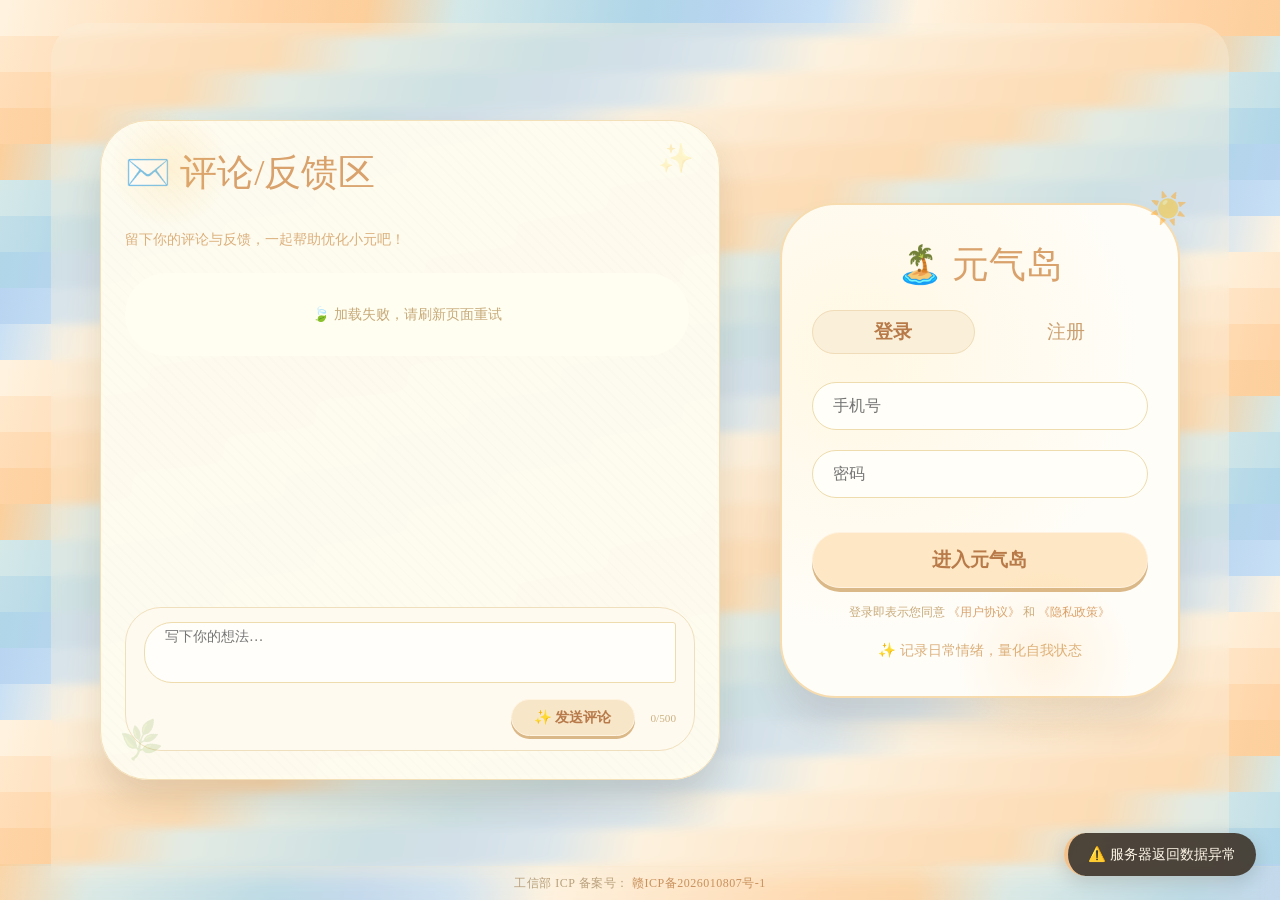
==== commit 6d723915: "5.25 v1.0.5" ====
--- a/HTML/Index/index.html
+++ b/HTML/Index/index.html
@@ -90,6 +90,16 @@
     </div>
   </div>
 
+  <!-- 工信部备案号 + 公安备案（预留） -->
+  <footer>
+    <span style="cursor: default;">工信部 ICP 备案号：</span>
+    <a href="https://beian.miit.gov.cn/" target="_blank" rel="noopener noreferrer" style="color: #c9905c; text-decoration: none; font-weight: 450; transition: color 0.2s;">赣ICP备2026010807号-1</a>
+    <!-- 公安网安备案预留，将来可取消注释 -->
+    <!-- <span style="margin-left: 12px;"> | </span>
+    <span>公安网安备案号：</span>
+    <a href="http://www.beian.gov.cn/" target="_blank" rel="noopener noreferrer" style="color: #c9905c; text-decoration: none;">XXX号</a> -->
+  </footer>
+
   <script src="/HTML/http.js"></script>
   <script src="/HTML/utils.js"></script>
   <script src="/HTML/Index/index.js"></script>
--- a/HTML/Index/index.css
+++ b/HTML/Index/index.css
@@ -8,6 +8,38 @@
   width: 100%;            /* 宽度占满整个视口 */
   left: 0;                /* 紧贴左边缘 */
   z-index: -1;            /* 置于所有正常内容的下方 */
+}
+
+/* 底部 */
+footer {
+  position: fixed;
+  bottom: 0;
+  left: 0;
+  width: 100%;
+  text-align: center;
+  font-size: 12px;
+  color: #b8a07c;
+  z-index: 999;
+  background: rgba(250, 240, 220, 0.2);
+  backdrop-filter: blur(8px);
+  padding: 8px 0;
+  pointer-events: auto;
+  border-top: 1px solid rgba(240, 220, 180, 0.1);
+  font-weight: 450;
+  letter-spacing: 0.5px;
+  transition: background 0.2s;
+  cursor: default;
+}
+
+footer a {
+  color: #c9905c;
+  text-decoration: none;
+  transition: color 0.2s;
+}
+
+footer a:hover {
+  color: #b87a48;
+  text-decoration: underline;
 }
 
 /* ============================================================
@@ -358,7 +390,7 @@
   gap: 60px;                             /* 两个卡片之间的间距（如果同时显示） */
   z-index: 20;                           /* 较高层级，位于评论卡片之上 */
   transition: opacity 0.3s ease;         /* 透明度变化平滑过渡（用于隐藏/显示） */
-  border-radius: 36px;                   /* 圆角，与内部卡片风格一致 */
+  border-radius: 36px 36px 0px 0px;   /* 圆角，与内部卡片风格一致 */
 }
 
 .auth-card {
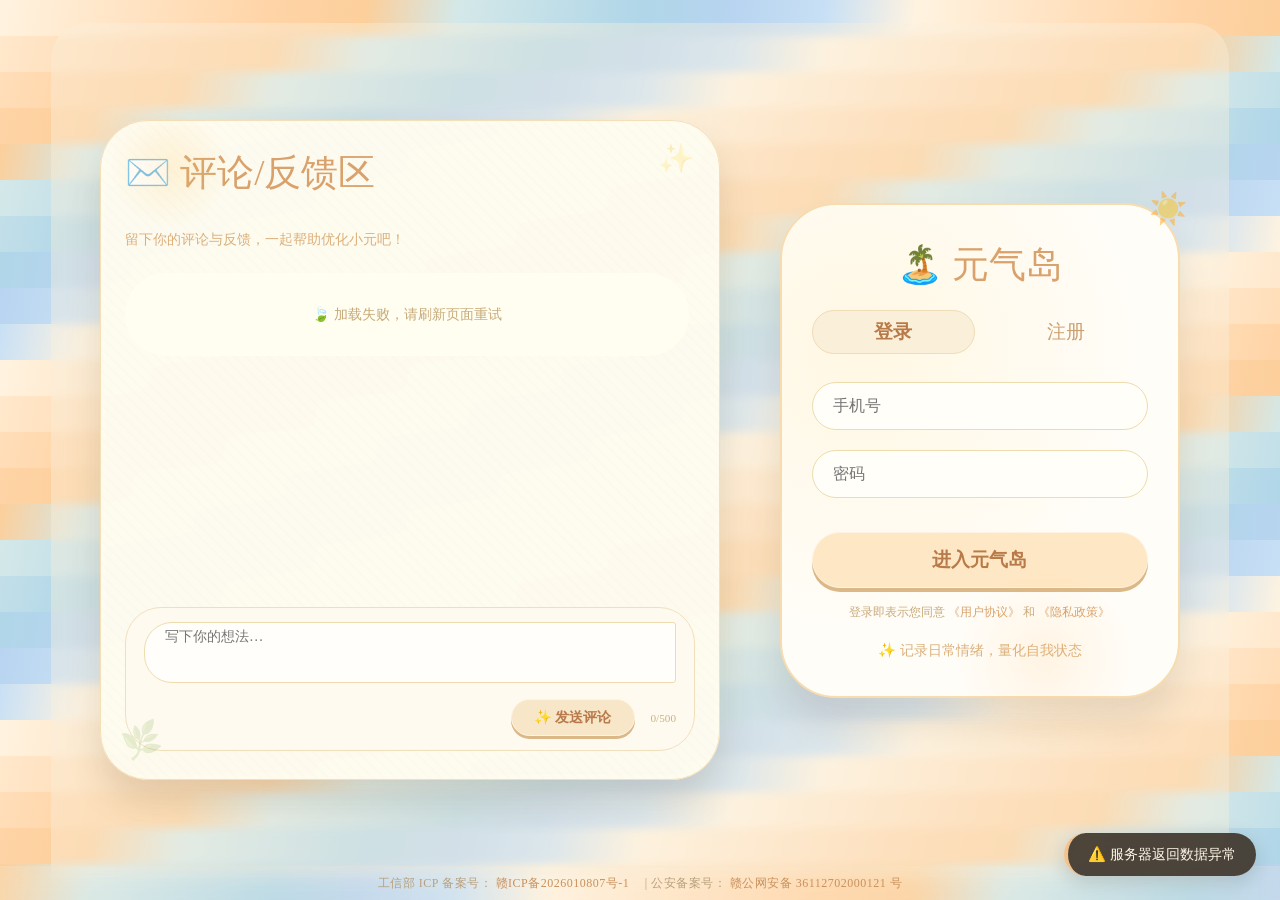
==== commit 60a73564: "6.8 v2.0.7" ====
--- a/HTML/Index/index.html
+++ b/HTML/Index/index.html
@@ -94,10 +94,9 @@
   <footer>
     <span style="cursor: default;">工信部 ICP 备案号：</span>
     <a href="https://beian.miit.gov.cn/" target="_blank" rel="noopener noreferrer" style="color: #c9905c; text-decoration: none; font-weight: 450; transition: color 0.2s;">赣ICP备2026010807号-1</a>
-    <!-- 公安网安备案预留，将来可取消注释 -->
-    <!-- <span style="margin-left: 12px;"> | </span>
-    <span>公安网安备案号：</span>
-    <a href="http://www.beian.gov.cn/" target="_blank" rel="noopener noreferrer" style="color: #c9905c; text-decoration: none;">XXX号</a> -->
+    <span style="margin-left: 12px; cursor: default;"> | </span>
+    <span style="cursor: default;">公安备案号：</span>
+    <a href="https://beian.mps.gov.cn/#/query/webSearch?code=36112702000121" target="_blank" rel="noopener noreferrer" style="color: #c9905c; text-decoration: none; font-weight: 450; transition: color 0.2s;">赣公网安备 36112702000121 号</a>
   </footer>
 
   <script src="/HTML/http.js"></script>
--- a/HTML/base.css
+++ b/HTML/base.css
@@ -614,6 +614,10 @@
   background: #5a4e3a !important;
   border-radius: 10px;
 }
+/* Firefox 深色模式滚动条（日记面板） */
+body[data-theme="dark"] .diary-right {
+  scrollbar-color: #5a4e3a #2b261c;
+}
 
 /* 登录卡片的太阳改成月亮 */
 body[data-theme="dark"] .auth-card::after {
@@ -697,6 +701,102 @@
   background: #383225 !important;
   border-right-color: #5a4e38 !important;
   border-bottom-color: #5a4e38 !important;
+}
+
+/* ===== 日记全览视图深色适配 ===== */
+body[data-theme="dark"] .diary-full-view {
+  background: rgba(20, 15, 10, 0.7) !important;
+}
+body[data-theme="dark"] .diary-full-inner {
+  background: #2b2720 !important;
+  box-shadow: 0 10px 60px rgba(0, 0, 0, 0.35) !important;
+}
+/* 左侧日历面板 */
+body[data-theme="dark"] .diary-left {
+  background: #242018 !important;
+  border-right-color: #4a4132 !important;
+}
+body[data-theme="dark"] .diary-month-label {
+  color: #d9b382 !important;
+}
+body[data-theme="dark"] .diary-month-nav {
+  color: #d9b382 !important;
+}
+body[data-theme="dark"] .diary-month-nav:hover {
+  background: #3a3226 !important;
+}
+body[data-theme="dark"] .diary-calendar-weekdays {
+  color: #8a7a60 !important;
+}
+body[data-theme="dark"] .diary-calendar-day {
+  color: #a5957a !important;
+}
+body[data-theme="dark"] .diary-calendar-day.has-diary {
+  background: #4a3f2e !important;
+  color: #d9b382 !important;
+}
+body[data-theme="dark"] .diary-calendar-day.has-diary:hover {
+  background: #5a4e3a !important;
+  color: #e0c090 !important;
+}
+body[data-theme="dark"] .diary-calendar-day.today {
+  border-color: #d9b382 !important;
+}
+body[data-theme="dark"] .diary-calendar-day.selected {
+  background: #a6855a !important;
+  color: #fff !important;
+}
+/* 右侧日记内容面板 */
+body[data-theme="dark"] .diary-right {
+  background: #242018 !important;
+  background-image: repeating-linear-gradient(transparent, transparent 27px, #3a3028 28px) !important;
+  background-size: 100% 28px;
+}
+body[data-theme="dark"] .diary-close {
+  color: #d9b382 !important;
+}
+body[data-theme="dark"] .diary-content-placeholder {
+  color: #8a7a60 !important;
+}
+body[data-theme="dark"] .diary-date-title {
+  color: #d9b382 !important;
+  border-bottom-color: #4a4132 !important;
+}
+body[data-theme="dark"] .diary-text {
+  color: #d4c1a5 !important;
+  background: #242018 !important;
+  border-color: #4a4132 !important;
+  box-shadow: inset 0 0 0 1px rgba(100, 85, 60, 0.4), 0 2px 8px rgba(0, 0, 0, 0.15) !important;
+}
+body[data-theme="dark"] .diary-text::before {
+  background: linear-gradient(90deg, #a6855a, #5a4e3a) !important;
+}
+body[data-theme="dark"] .diary-keyword-tag {
+  background: #3a3226 !important;
+  color: #d9b382 !important;
+  border-color: #5a4e3a !important;
+}
+body[data-theme="dark"] .diary-status-card {
+  background: #242018 !important;
+  border-color: #4a4132 !important;
+}
+body[data-theme="dark"] .diary-status-title {
+  color: #8a7a60 !important;
+}
+body[data-theme="dark"] .diary-status-label {
+  color: #a5957a !important;
+}
+body[data-theme="dark"] .diary-status-value {
+  color: #d9b382 !important;
+}
+/* 日记滚动条深色 */
+body[data-theme="dark"] .diary-right::-webkit-scrollbar-track,
+body[data-theme="dark"] .diary-left::-webkit-scrollbar-track {
+  background: #2b261c !important;
+}
+body[data-theme="dark"] .diary-right::-webkit-scrollbar-thumb,
+body[data-theme="dark"] .diary-left::-webkit-scrollbar-thumb {
+  background: #5a4e3a !important;
 }
 
 /* ===== 深色模式手动触发按钮 – 高区分度方案 ===== */
